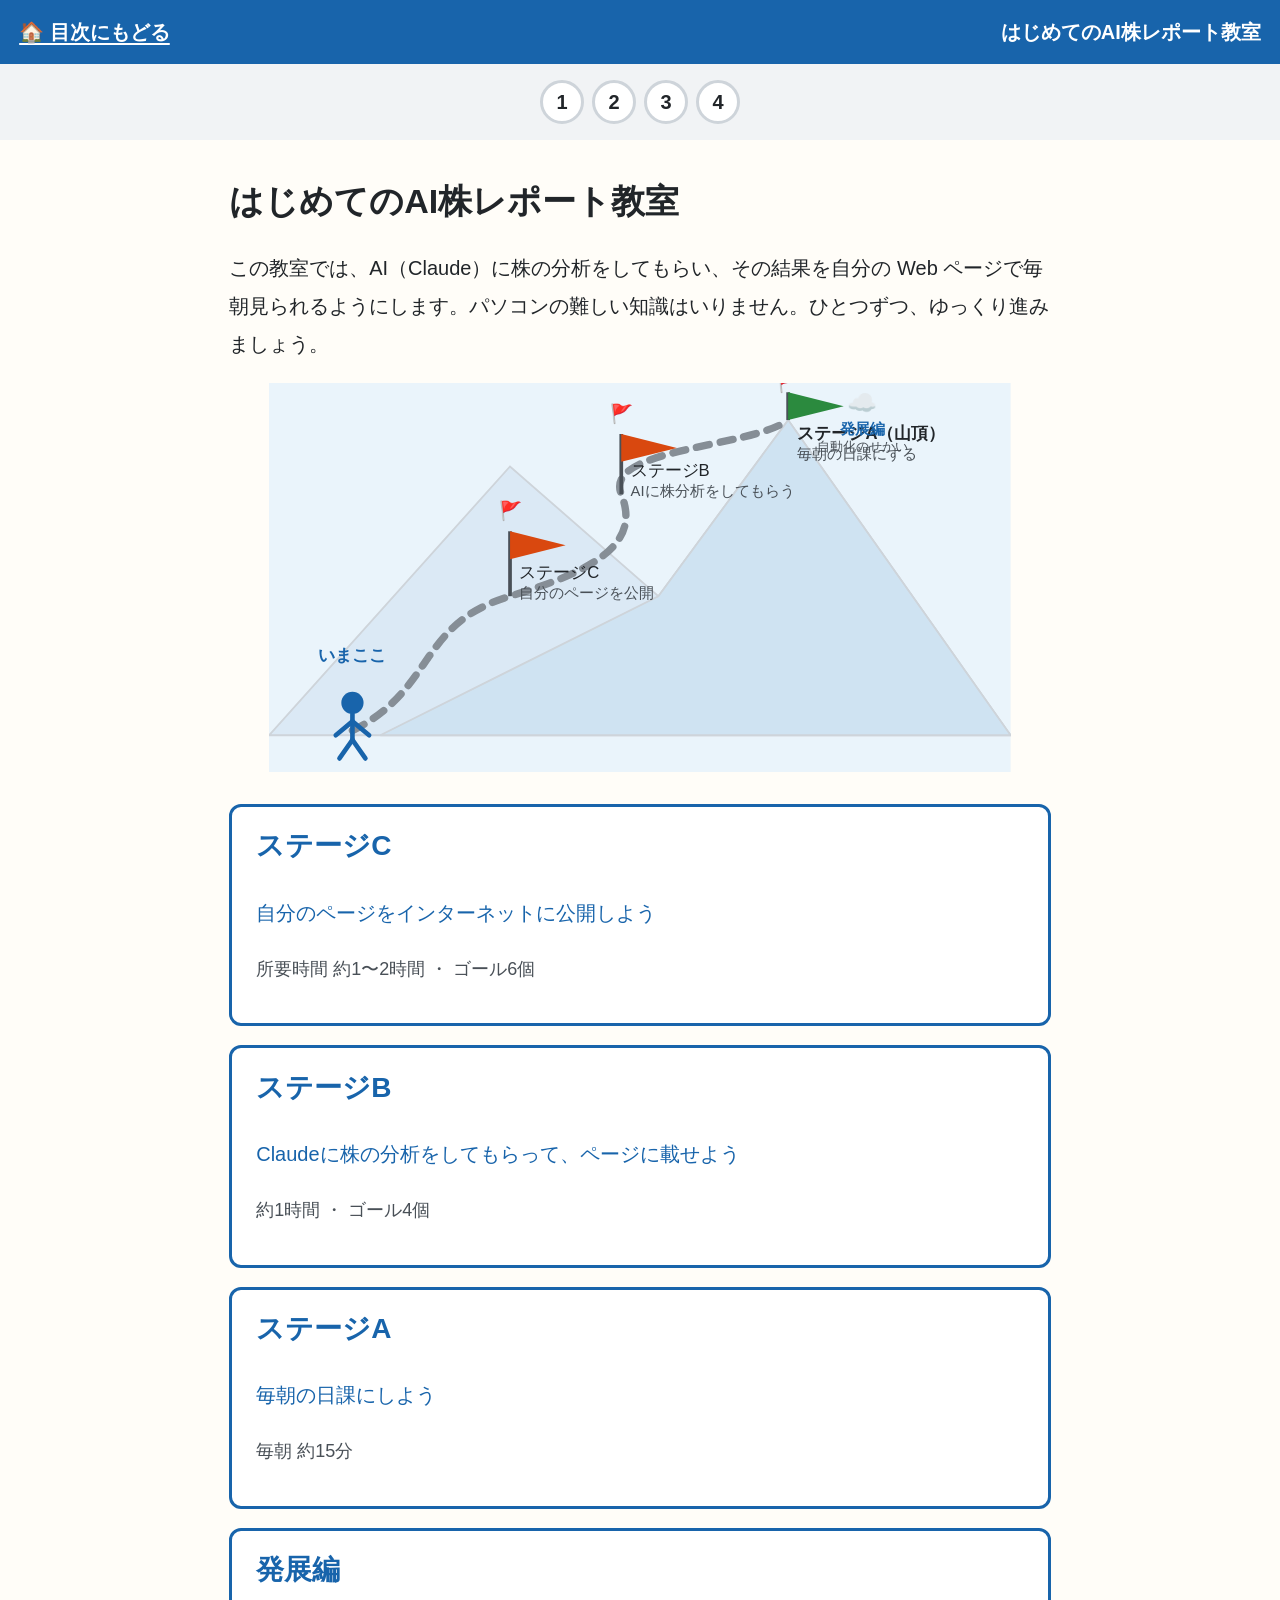
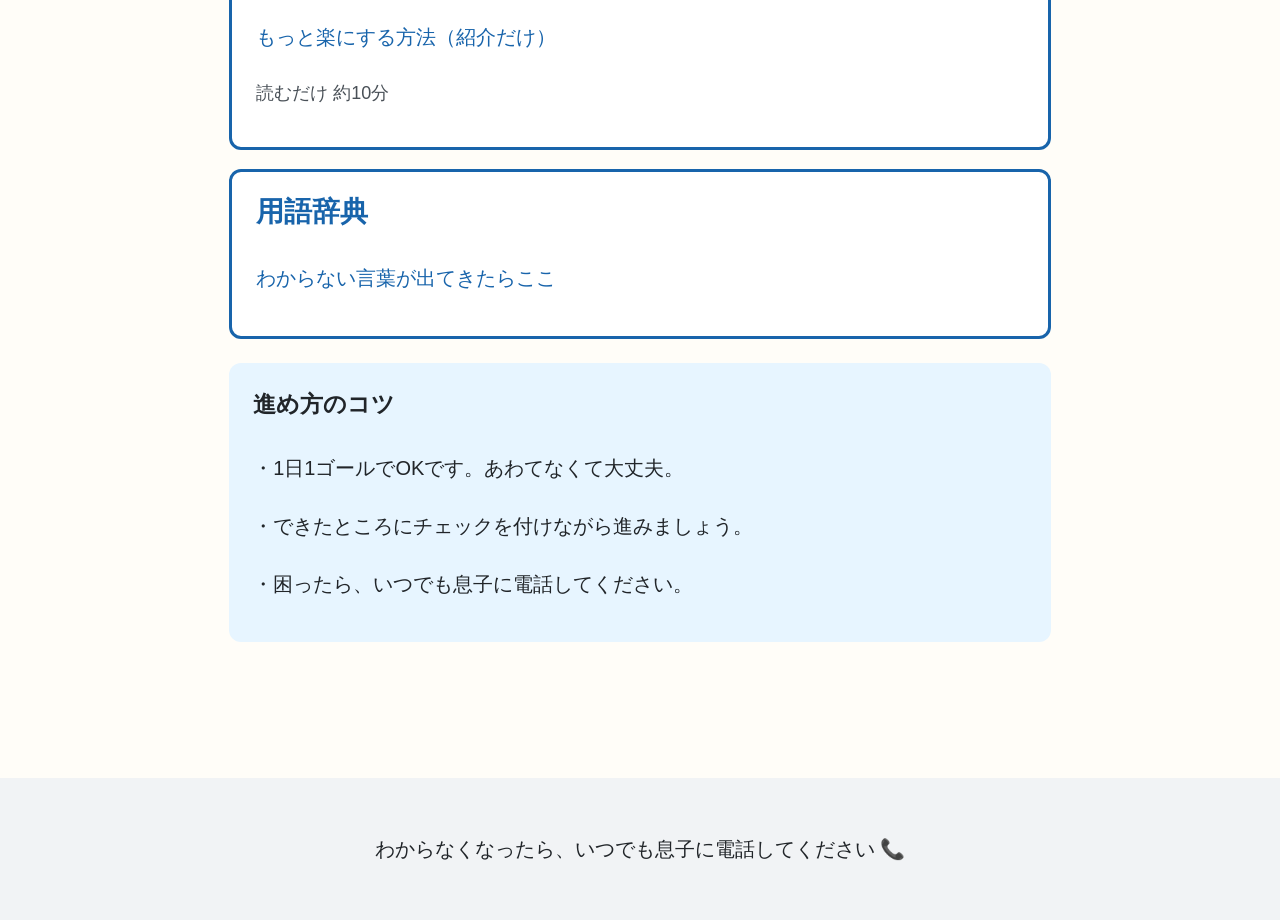
==== index.html @ 195ceadf "feat: 目次ページ（旅路マップ）を追加" ====
<!DOCTYPE html>
<html lang="ja">
<head>
  <meta charset="UTF-8">
  <meta name="viewport" content="width=device-width, initial-scale=1.0">
  <title>目次 | はじめてのAI株レポート教室</title>
  <link rel="stylesheet" href="style.css">
</head>
<body>
  <header class="site-header">
    <a class="home-link" href="index.html">🏠 目次にもどる</a>
    <p class="site-name">はじめてのAI株レポート教室</p>
  </header>

  <div class="progress-bar" aria-hidden="true">
    <span class="progress-step">1</span>
    <span class="progress-step">2</span>
    <span class="progress-step">3</span>
    <span class="progress-step">4</span>
  </div>

  <main>
    <h1>はじめてのAI株レポート教室</h1>
    <p>この教室では、AI（Claude）に株の分析をしてもらい、その結果を自分の Web ページで毎朝見られるようにします。パソコンの難しい知識はいりません。ひとつずつ、ゆっくり進みましょう。</p>

    <figure class="goal-image">
      <svg viewBox="0 0 800 420" role="img" aria-label="ふもとから山頂へ向かう旅路の地図。ふもとに「いまここ」、道の途中にステージC・ステージB・ステージAの旗があり、山頂の上には発展編の雲がある。">
        <!-- 空の背景 -->
        <rect x="0" y="0" width="800" height="420" fill="#eaf4fb" />

        <!-- 山のシルエット -->
        <polygon points="0,380 260,90 420,230 560,40 800,380" fill="#dbe9f5" stroke="#ced4da" stroke-width="2" />
        <polygon points="120,380 420,230 560,40 800,380" fill="#cfe3f2" stroke="#ced4da" stroke-width="2" />

        <!-- 曲がりながら山頂へ続く道 -->
        <path d="M 90,375 C 180,330 160,260 260,230 S 400,170 380,120 S 520,70 560,40"
              fill="none" stroke="#868e96" stroke-width="8" stroke-dasharray="14 12" stroke-linecap="round" />

        <!-- ふもと：いまここ -->
        <circle cx="90" cy="345" r="12" fill="#1864ab" />
        <line x1="90" y1="357" x2="90" y2="385" stroke="#1864ab" stroke-width="5" stroke-linecap="round" />
        <line x1="90" y1="365" x2="72" y2="380" stroke="#1864ab" stroke-width="5" stroke-linecap="round" />
        <line x1="90" y1="365" x2="108" y2="380" stroke="#1864ab" stroke-width="5" stroke-linecap="round" />
        <line x1="90" y1="385" x2="76" y2="405" stroke="#1864ab" stroke-width="5" stroke-linecap="round" />
        <line x1="90" y1="385" x2="104" y2="405" stroke="#1864ab" stroke-width="5" stroke-linecap="round" />
        <text x="90" y="300" text-anchor="middle" font-size="18" fill="#1864ab" font-weight="bold">いまここ</text>

        <!-- 旗1: ステージC（標高1/3あたり） -->
        <line x1="260" y1="230" x2="260" y2="160" stroke="#495057" stroke-width="4" />
        <polygon points="260,160 320,175 260,190" fill="#d9480f" />
        <text x="260" y="145" text-anchor="middle" font-size="20">🚩</text>
        <text x="270" y="210" font-size="18" fill="#212529">ステージC</text>
        <text x="270" y="232" font-size="16" fill="#495057">自分のページを公開</text>

        <!-- 旗2: ステージB（標高2/3あたり） -->
        <line x1="380" y1="120" x2="380" y2="55" stroke="#495057" stroke-width="4" />
        <polygon points="380,55 440,70 380,85" fill="#d9480f" />
        <text x="380" y="40" text-anchor="middle" font-size="20">🚩</text>
        <text x="390" y="100" font-size="18" fill="#212529">ステージB</text>
        <text x="390" y="122" font-size="16" fill="#495057">AIに株分析をしてもらう</text>

        <!-- 旗3: ステージA（山頂） -->
        <line x1="560" y1="40" x2="560" y2="10" stroke="#495057" stroke-width="4" />
        <polygon points="560,10 620,25 560,40" fill="#2b8a3e" />
        <text x="560" y="6" text-anchor="middle" font-size="20">🚩</text>
        <text x="570" y="60" font-size="18" fill="#212529" font-weight="bold">ステージA（山頂）</text>
        <text x="570" y="82" font-size="16" fill="#495057">毎朝の日課にする</text>

        <!-- 雲: 発展編（山頂の上） -->
        <text x="640" y="30" text-anchor="middle" font-size="26">☁️</text>
        <text x="640" y="55" text-anchor="middle" font-size="16" fill="#1864ab" font-weight="bold">発展編</text>
        <text x="640" y="73" text-anchor="middle" font-size="14" fill="#495057">自動化のせかい</text>
      </svg>
    </figure>

    <a class="stage-card" href="stage-c.html">
      <h2>ステージC</h2>
      <p>自分のページをインターネットに公開しよう</p>
      <p class="meta">所要時間 約1〜2時間 ・ ゴール6個</p>
    </a>

    <a class="stage-card" href="stage-b.html">
      <h2>ステージB</h2>
      <p>Claudeに株の分析をしてもらって、ページに載せよう</p>
      <p class="meta">約1時間 ・ ゴール4個</p>
    </a>

    <a class="stage-card" href="stage-a.html">
      <h2>ステージA</h2>
      <p>毎朝の日課にしよう</p>
      <p class="meta">毎朝 約15分</p>
    </a>

    <a class="stage-card" href="advanced.html">
      <h2>発展編</h2>
      <p>もっと楽にする方法（紹介だけ）</p>
      <p class="meta">読むだけ 約10分</p>
    </a>

    <a class="stage-card" href="glossary.html">
      <h2>用語辞典</h2>
      <p>わからない言葉が出てきたらここ</p>
    </a>

    <div class="goal-card">
      <h3>進め方のコツ</h3>
      <p>・1日1ゴールでOKです。あわてなくて大丈夫。</p>
      <p>・できたところにチェックを付けながら進みましょう。</p>
      <p>・困ったら、いつでも息子に電話してください。</p>
    </div>
  </main>

  <footer class="site-footer">
    <p>わからなくなったら、いつでも息子に電話してください 📞</p>
  </footer>
  <script src="script.js"></script>
</body>
</html>
---- style.css ----
:root {
  --font-base: 20px;
  --color-text: #212529;
  --color-bg: #fffdf8;
  --color-accent: #d9480f;      /* 赤丸・強調 */
  --color-primary: #1864ab;     /* リンク・見出し */
  --color-success: #2b8a3e;     /* 確認ボックス */
  --color-warn-bg: #fff3bf;     /* 注意・免責 */
  --color-card-bg: #e7f5ff;     /* ゴールカード */
  --color-border: #ced4da;
  --radius: 12px;
}

* { box-sizing: border-box; }

body {
  font-family: "Hiragino Sans", "Yu Gothic UI", "Meiryo", sans-serif;
  font-size: var(--font-base);
  line-height: 1.9;
  color: var(--color-text);
  background: var(--color-bg);
  margin: 0;
}

main {
  max-width: 860px;
  margin: 0 auto;
  padding: 1rem 1.2rem 4rem;
}

h1 { font-size: 1.7em; line-height: 1.4; }
h2 { font-size: 1.4em; line-height: 1.4; border-bottom: 3px solid var(--color-primary); padding-bottom: .3em; margin-top: 2.5em; }
h3 { font-size: 1.15em; }

a { color: var(--color-primary); text-underline-offset: 4px; }
a.term { font-weight: bold; }

.site-header {
  display: flex; justify-content: space-between; align-items: center;
  padding: .8rem 1.2rem; background: var(--color-primary); color: #fff;
}
.site-header a { color: #fff; font-weight: bold; }
.site-name { margin: 0; font-weight: bold; }

.progress-bar {
  display: flex; gap: .5rem; justify-content: center;
  padding: 1rem; background: #f1f3f5;
  position: sticky; top: 0; z-index: 10;
}
.progress-step {
  width: 2.2em; height: 2.2em; border-radius: 50%;
  display: flex; align-items: center; justify-content: center;
  background: #fff; border: 3px solid var(--color-border); font-weight: bold;
}
.progress-step.done { background: var(--color-success); border-color: var(--color-success); color: #fff; }

.goal { margin-bottom: 4rem; }
.goal-number {
  display: inline-block; background: var(--color-primary); color: #fff;
  border-radius: 999px; padding: .1em .8em; margin-right: .5em; font-size: .8em;
}

.goal-card {
  background: var(--color-card-bg); border-radius: var(--radius);
  padding: 1.2rem 1.5rem; margin: 1.5rem 0;
}
.goal-card h3 { margin-top: 0; }
.goal-image svg { max-width: 100%; height: auto; }

.steps { padding-left: 0; counter-reset: step; list-style: none; }
.steps li {
  counter-increment: step; position: relative;
  padding: .8rem 1rem .8rem 3.4rem; margin-bottom: .8rem;
  background: #fff; border: 2px solid var(--color-border); border-radius: var(--radius);
}
.steps li::before {
  content: counter(step);
  position: absolute; left: .8rem; top: 50%; transform: translateY(-50%);
  width: 1.8em; height: 1.8em; border-radius: 50%;
  background: var(--color-accent); color: #fff; font-weight: bold;
  display: flex; align-items: center; justify-content: center;
}

.screen-mock {
  margin: 1.5rem 0; padding: 1rem;
  background: #fff; border: 2px dashed var(--color-border); border-radius: var(--radius);
}
.screen-mock svg { max-width: 100%; height: auto; display: block; margin: 0 auto; }
.screen-mock figcaption { margin-top: .8rem; font-size: .9em; color: #495057; }

.check-box {
  background: #ebfbee; border: 3px solid var(--color-success);
  border-radius: var(--radius); padding: 1rem 1.5rem; margin: 1.5rem 0;
}
.check-box h3 { margin-top: 0; color: var(--color-success); }
.checklist { list-style: none; padding-left: 0; }
.checklist input[type="checkbox"] { width: 1.3em; height: 1.3em; margin-right: .6em; vertical-align: middle; }

.qa {
  background: #fff; border: 2px solid var(--color-border);
  border-radius: var(--radius); padding: .5rem 1.5rem; margin: 1.5rem 0;
}
.qa summary { font-weight: bold; cursor: pointer; padding: .5rem 0; }
.qa dt { font-weight: bold; margin-top: 1em; }
.qa dd { margin-left: 1em; }

.copy-box { margin: 1.5rem 0; border: 2px solid var(--color-primary); border-radius: var(--radius); overflow: hidden; }
.copy-box-header {
  display: flex; justify-content: space-between; align-items: center;
  background: var(--color-primary); color: #fff; padding: .5rem 1rem;
}
.copy-btn {
  font-size: 1em; padding: .3em 1em; border: none; border-radius: 8px;
  background: #fff; color: var(--color-primary); font-weight: bold; cursor: pointer;
}
.copy-btn.copied { background: var(--color-success); color: #fff; }
.copy-box pre {
  margin: 0; padding: 1rem 1.2rem; white-space: pre-wrap;
  background: #f8f9fa; font-family: inherit; font-size: .95em;
}

.disclaimer {
  background: var(--color-warn-bg); border-radius: var(--radius);
  padding: 1rem 1.5rem; margin: 2rem 0; font-weight: bold;
}

.stage-card {
  display: block; background: #fff; border: 3px solid var(--color-primary);
  border-radius: var(--radius); padding: 1.2rem 1.5rem; margin: 1.2rem 0;
  text-decoration: none;
}
.stage-card h2 { border: none; margin: 0 0 .3em; }
.stage-card .meta { color: #495057; font-size: .9em; }

.site-footer { text-align: center; padding: 2rem 1rem; background: #f1f3f5; margin-top: 3rem; }

@media print {
  .site-header, .progress-bar, .site-footer, .copy-btn { display: none; }
  body { background: #fff; font-size: 14px; }
  .qa { break-inside: avoid; }
}
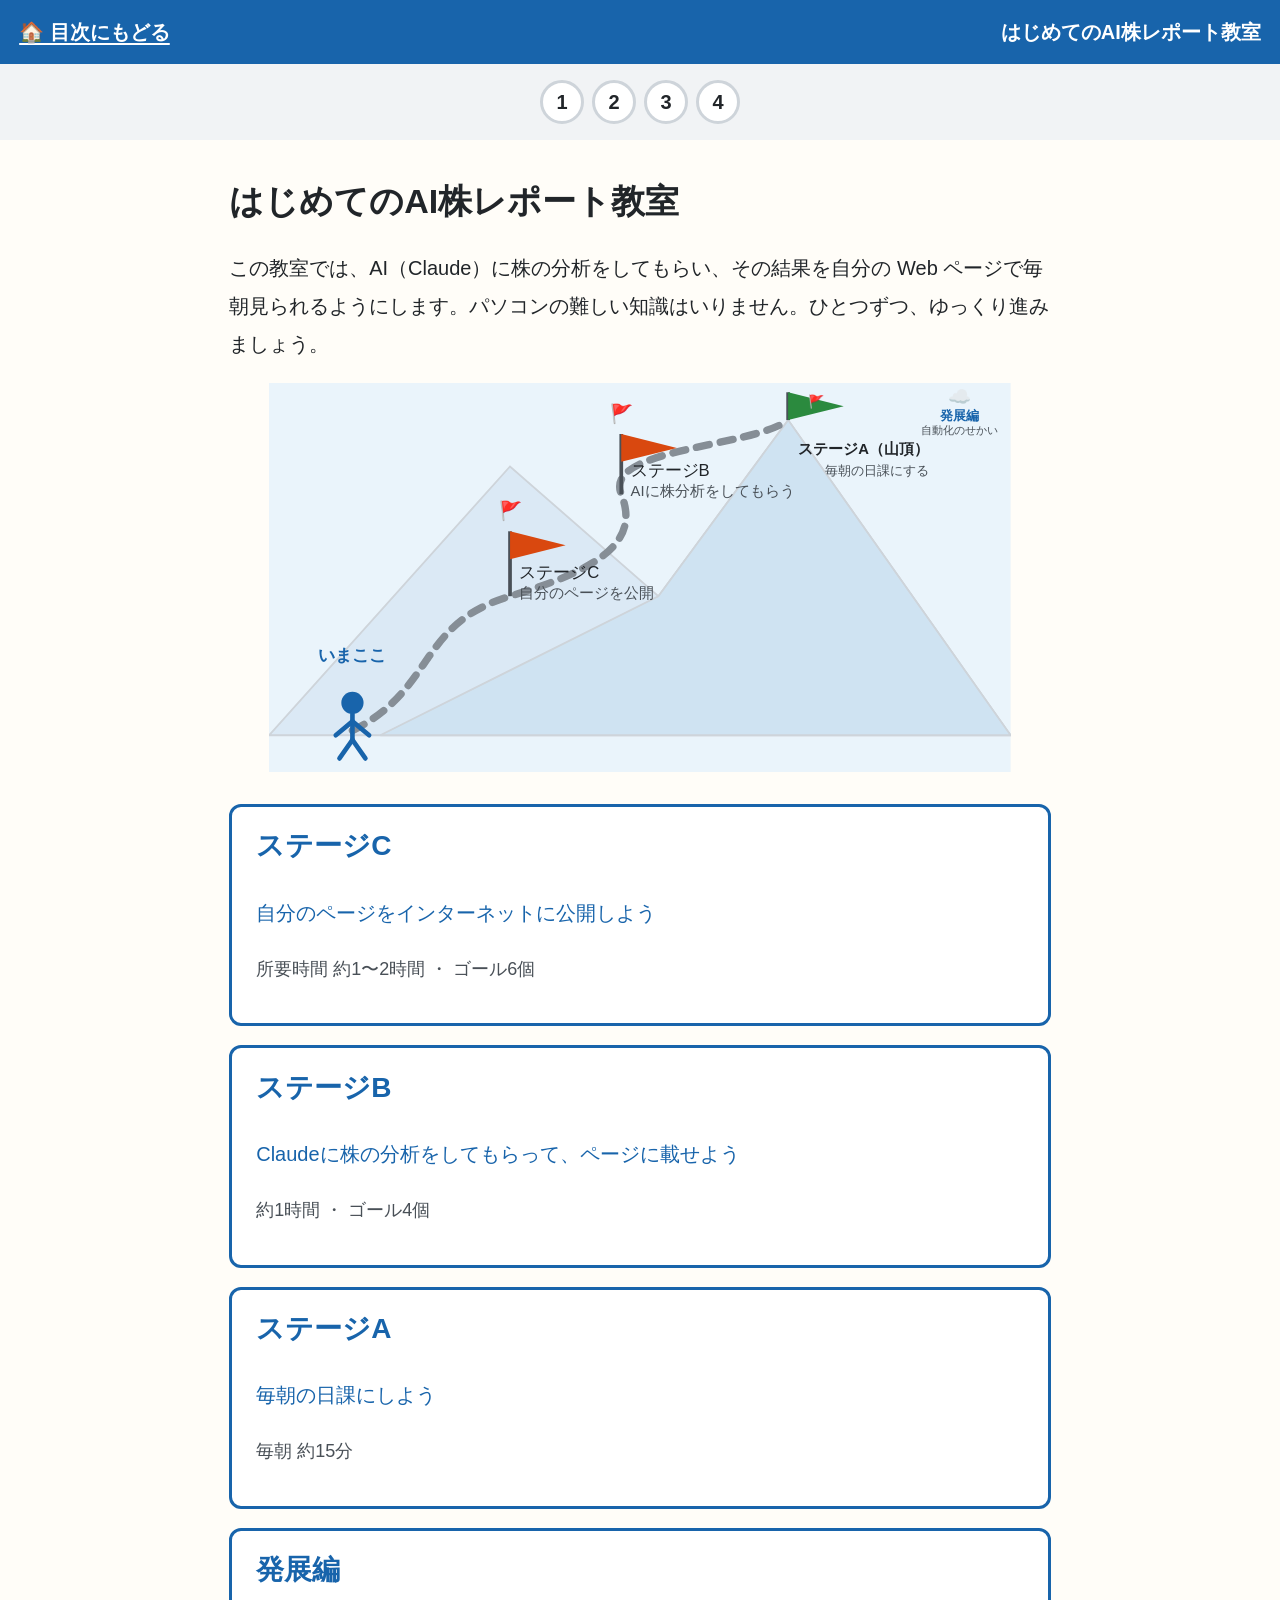
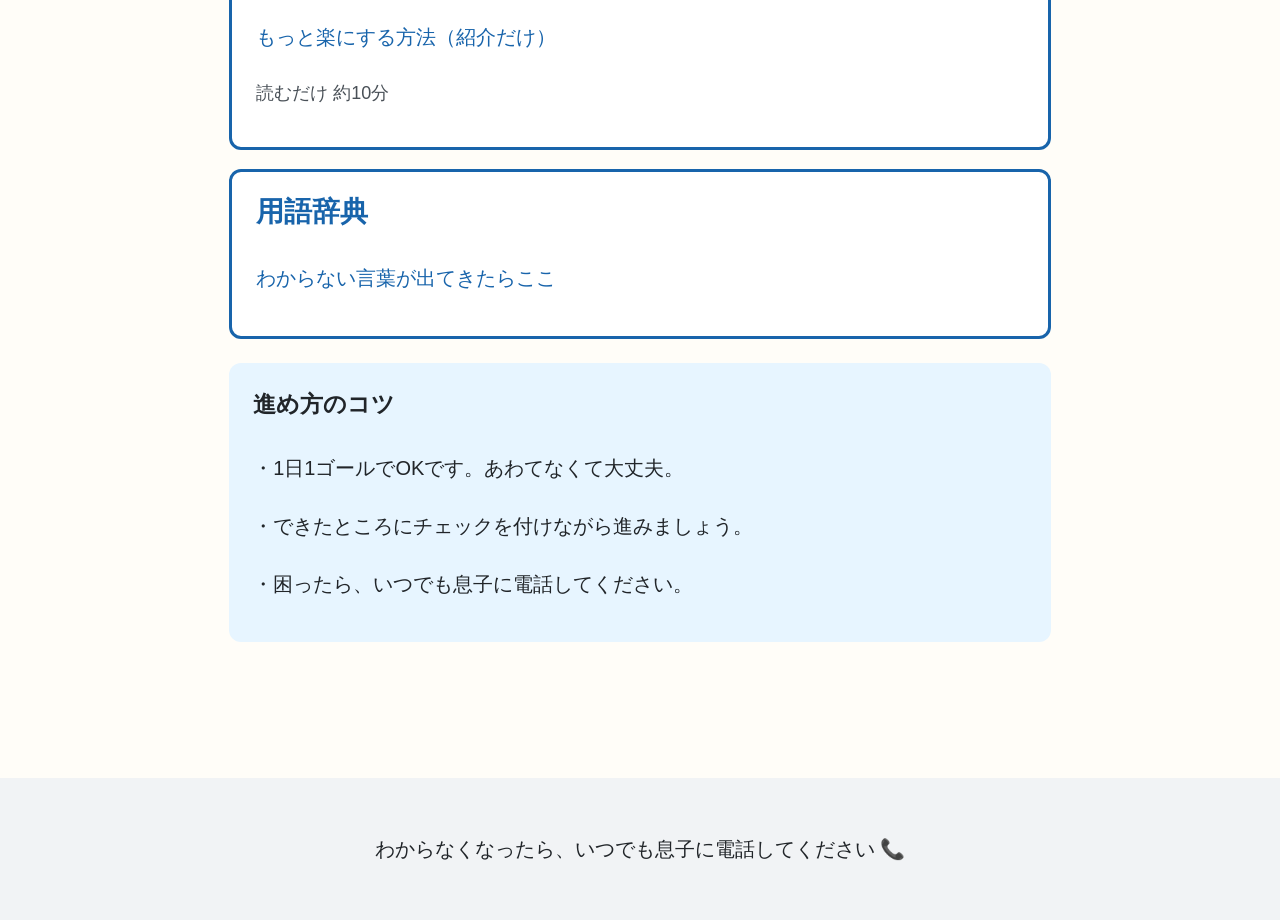
==== commit e42daffb: "fix: 旅路マップ山頂のラベル重なりを解消" ====
--- a/index.html
+++ b/index.html
@@ -62,14 +62,14 @@
         <!-- 旗3: ステージA（山頂） -->
         <line x1="560" y1="40" x2="560" y2="10" stroke="#495057" stroke-width="4" />
         <polygon points="560,10 620,25 560,40" fill="#2b8a3e" />
-        <text x="560" y="6" text-anchor="middle" font-size="20">🚩</text>
-        <text x="570" y="60" font-size="18" fill="#212529" font-weight="bold">ステージA（山頂）</text>
-        <text x="570" y="82" font-size="16" fill="#495057">毎朝の日課にする</text>
+        <text x="590" y="25" text-anchor="middle" font-size="14">🚩</text>
+        <text x="712" y="77" text-anchor="end" font-size="16" fill="#212529" font-weight="bold">ステージA（山頂）</text>
+        <text x="712" y="99" text-anchor="end" font-size="14" fill="#495057">毎朝の日課にする</text>
 
-        <!-- 雲: 発展編（山頂の上） -->
-        <text x="640" y="30" text-anchor="middle" font-size="26">☁️</text>
-        <text x="640" y="55" text-anchor="middle" font-size="16" fill="#1864ab" font-weight="bold">発展編</text>
-        <text x="640" y="73" text-anchor="middle" font-size="14" fill="#495057">自動化のせかい</text>
+        <!-- 雲: 発展編（山頂の右上。ステージAラベルとは上下・左右に間隔を空けて重なりを回避） -->
+        <text x="745" y="22" text-anchor="middle" font-size="20">☁️</text>
+        <text x="745" y="40" text-anchor="middle" font-size="14" fill="#1864ab" font-weight="bold">発展編</text>
+        <text x="745" y="55" text-anchor="middle" font-size="12" fill="#495057">自動化のせかい</text>
       </svg>
     </figure>
 
